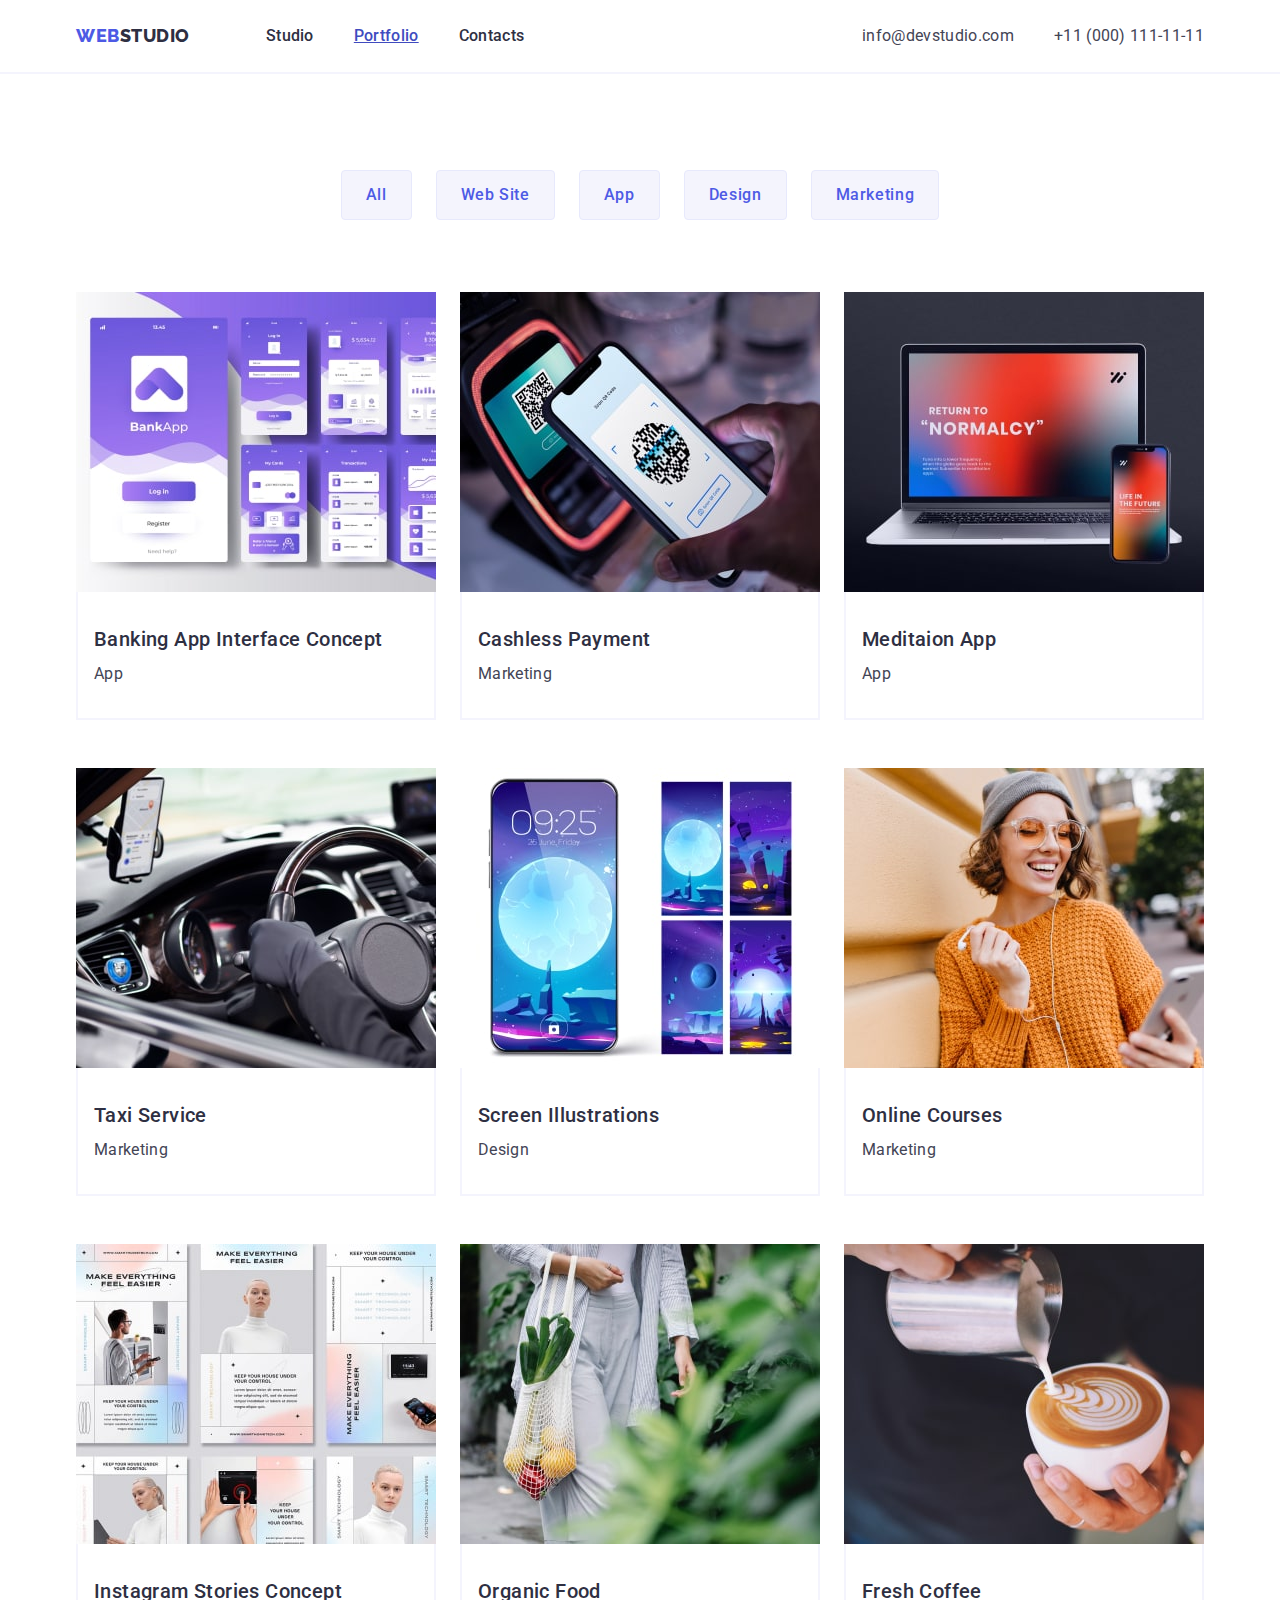
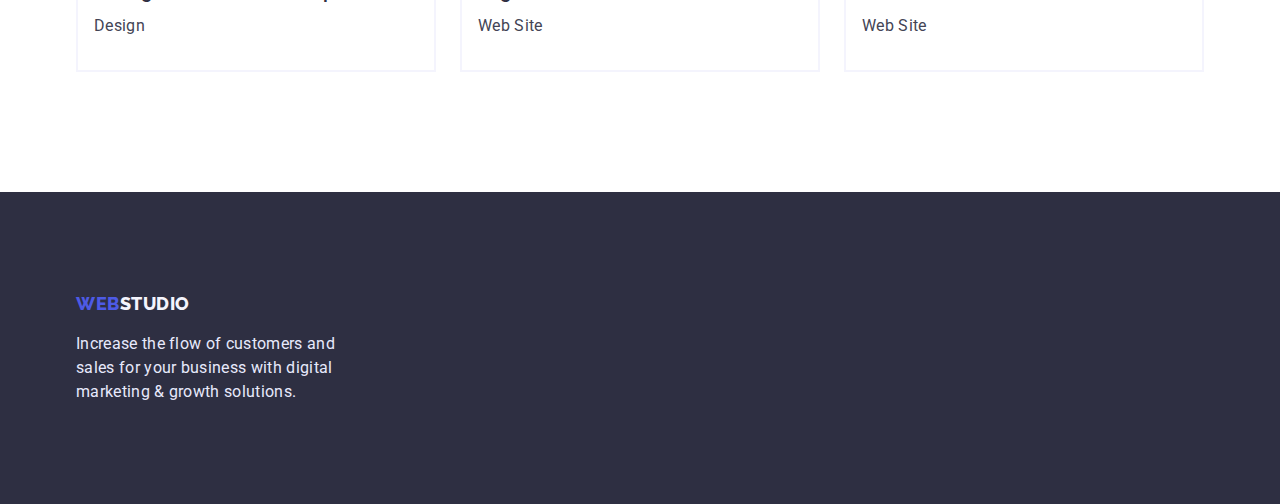
==== portfolio.html @ 5ae8de1c "blocks-model" ====
<!DOCTYPE html>
<html lang="en">
  <head>
    <meta charset="UTF-8" />
    <meta http-equiv="X-UA-Compatible" content="IE=edge" />
    <meta name="viewport" content="width=device-width, initial-scale=1.0" />

    <link rel="preconnect" href="https://fonts.googleapis.com" />
    <link rel="preconnect" href="https://fonts.gstatic.com" crossorigin />
    <link
      href="https://fonts.googleapis.com/css2?family=Raleway:wght@800&family=Roboto:wght@400;500;700;900&display=swap"
      rel="stylesheet"
    />
    <link rel="stylesheet" href="./css/styles.css" />
    <title>WebStudio</title>
  </head>
  <body>
    <header class="header">
      <div class="header-container container">
        <nav class="header-menu menu">
          <a href="./index.html" class="logo"><span>Web</span>Studio</a>
          <ul class="menu-list">
            <li class="menu-item">
              <a href="./index.html" class="menu-link">Studio</a>
            </li>
            <li class="menu-item">
              <a href="./portfolio.html" class="menu-link current">Portfolio</a>
            </li>
            <li class="menu-item">
              <a href="#" class="menu-link">Contacts</a>
            </li>
          </ul>
        </nav>
        <address>
          <ul class="header-adress-menu menu-adress">
            <li class="menu-adress-item">
              <a class="adress-link" href="mailto:info@devstudio.com"
                >info@devstudio.com</a
              >
            </li>
            <li class="menu-adress-item">
              <a class="adress-link" href="tel:+110001111111"
                >+11 (000) 111-11-11</a
              >
            </li>
          </ul>
        </address>
      </div>
    </header>
    <main>
      <div class="container">
        <section class="portfolio">
          <h2 class="portfolio-title">Portfolio</h2>
          <ul class="portfolio-buttons buttons">
            <li class="buttons-item"><button type="button">All</button></li>
            <li class="buttons-item">
              <button type="button">Web Site</button>
            </li>
            <li class="buttons-item"><button type="button">App</button></li>
            <li class="buttons-item"><button type="button">Design</button></li>
            <li class="buttons-item">
              <button type="button">Marketing</button>
            </li>
          </ul>
          <ul class="portfolio-list list">
            <li class="list-item">
              <a href="#" class="portfolio-link">
                <img src="./images/img1.jpg" width="360" alt="photo" />
                <div class="content">
                  <h3 class="list-title">Banking App Interface Concept</h3>
                  <p class="list-text">App</p>
                </div>
              </a>
            </li>
            <li class="list-item">
              <a href="#" class="portfolio-link">
                <img src="./images/img2.jpg" width="360" alt="photo" />
                <div class="content">
                  <h3 class="list-title">Cashless Payment</h3>
                  <p class="list-text">Marketing</p>
                </div>
              </a>
            </li>
            <li class="list-item">
              <a href="#" class="portfolio-link">
                <img src="./images/img3.jpg" width="360" alt="photo" />
                <div class="content">
                  <h3 class="list-title">Meditaion App</h3>
                  <p class="list-text">App</p>
                </div>
              </a>
            </li>
            <li class="list-item">
              <a href="#" class="portfolio-link">
                <img src="./images/img4.jpg" width="360" alt="photo" />
                <div class="content">
                  <h3 class="list-title">Taxi Service</h3>
                  <p class="list-text">Marketing</p>
                </div>
              </a>
            </li>
            <li class="list-item">
              <a href="#" class="portfolio-link">
                <img src="./images/img5.jpg" width="360" alt="photo" />
                <div class="content">
                  <h3 class="list-title">Screen Illustrations</h3>
                  <p class="list-text">Design</p>
                </div>
              </a>
            </li>
            <li class="list-item">
              <a href="#" class="portfolio-link">
                <img src="./images/img6.jpg" width="360" alt="photo" />
                <div class="content">
                  <h3 class="list-title">Online Courses</h3>
                  <p class="list-text">Marketing</p>
                </div>
              </a>
            </li>
            <li class="list-item">
              <a href="#" class="prtfolio-link">
                <img src="./images/img7.jpg" width="360" alt="photo" />
                <div class="content">
                  <h3 class="list-title">Instagram Stories Concept</h3>
                  <p class="list-text">Design</p>
                </div>
              </a>
            </li>
            <li class="list-item">
              <a href="#" class="portfolio-link">
                <img src="./images/img8.jpg" width="360" alt="photo" />
                <div class="content">
                  <h3 class="list-title">Organic Food</h3>
                  <p class="list-text">Web Site</p>
                </div>
              </a>
            </li>
            <li class="list-item">
              <a href="#" class="portfolio-link">
                <img src="./images/img9.jpg" width="360" alt="photo" />
                <div class="content">
                  <h3 class="list-title">Fresh Coffee</h3>
                  <p class="list-text">Web Site</p>
                </div>
              </a>
            </li>
          </ul>
        </section>
      </div>
    </main>
    <footer class="footer">
      <div class="footer-container container">
        <div class="footer-content">
          <a href="./index.html" class="logo"><span>Web</span>Studio</a>
          <p class="footer-text">
            Increase the flow of customers and sales for your business with
            digital marketing & growth solutions.
          </p>
        </div>
      </div>
    </footer>
  </body>
</html>
---- css/styles.css ----
* {
  padding: 0;
  margin: 0;
  box-sizing: border-box;
}
ul {
  list-style: none;
}
a {
  text-decoration: none;
}
img {
  display: block;
}
:root {
  --title-color: #2e2f42;
  --text-color: #434455;
  --activ-focus-color: #404bbf;
  --button-normal-color: #4d5ae5;
  --background-light-color: #f4f4fd;
}

body {
  font-family: 'Roboto', sans-serif;
  color: var(--text-color);
}
.container {
  max-width: 1158px;
  padding-left: 15px;
  padding-right: 15px;
  margin-left: auto;
  margin-right: auto;
}
.header {
  border-bottom: 2px solid var(--background-light-color);
}
.header-container {
  display: flex;
  align-items: center;
  justify-content: space-between;
}
.menu,
.menu-list,
.menu-adress {
  display: flex;
}
/* --------nav-menu--------- */
.logo {
  display: flex;
  align-items: center;
  font-family: 'Raleway', sans-serif;
  font-weight: 800;
  font-size: 18px;
  line-height: 1.33; /* 24/18 */
  letter-spacing: 0.03em;
  text-transform: uppercase;
  color: var(--title-color);
  margin-right: 76px;
}
.logo span {
  color: var(--button-normal-color);
}
.menu-item + .menu-item {
  margin-left: 40px;
}
.menu-adress-item + .menu-adress-item {
  margin-left: 40px;
}
.menu-link {
  display: block;
  color: var(--title-color);
  font-weight: 500;
  font-size: 16px;
  line-height: 1.5; /* 24/16 */
  letter-spacing: 0.02em;
  padding-top: 24px;
  padding-bottom: 24px;
}
.menu-link.current {
  text-decoration: underline;
  color: var(--activ-focus-color);
}
.adress-link {
  display: block;
  font-weight: 400;
  font-style: normal;
  font-size: 16px;
  line-height: 1.5; /* 24/16 */
  letter-spacing: 0.02em;
  color: var(--text-color);
}
.menu-link:hover,
.menu-link:focus,
.adress-link:hover {
  color: var(--activ-focus-color);
}
/* ------------------section Hero----------------- */
.hero {
  background-color: var(--title-color);
  text-align: center;
  padding-top: 188px;
  padding-bottom: 188px;
}
.hero-title {
  width: 496px;
  font-weight: 700;
  font-size: 56px;
  line-height: 1.07; /* 60/56 */
  letter-spacing: 0.02em;
  color: #fff;
  margin-left: auto;
  margin-right: auto;
  margin-bottom: 48px;
}
.hero-btn {
  background-color: var(--button-normal-color);
  color: #fff;
  padding: 16px 32px;
  box-shadow: 0px 4px 4px rgba(0, 0, 0, 0.15);
  border-radius: 4px;
  border: none;
  font-family: 'Roboto', sans-serif;
  font-style: normal;
  font-weight: 500;
  font-size: 16px;
  line-height: 1.5; /* 24/16 */
  letter-spacing: 0.04em;
  cursor: pointer;
}
.hero button:hover,
.hero button:focus {
  background-color: var(--activ-focus-color);
}
.section {
  padding-top: 120px;
}
.what-are,
.team {
  padding-bottom: 120px;
}
.properties-title {
  display: none;
}
.list {
  display: flex;
  flex-wrap: wrap;
  justify-content: space-between;
}

.properties-list > .list-item {
  flex-basis: calc(100% / 4 - 24px);
}
.properties-list > .list-title {
  margin-bottom: 8px;
}
/* --------------------------porfolio------------------ */
.portfolio {
  margin-bottom: 120px;
}
.portfolio-title {
  display: none;
}
.portfolio-buttons {
  display: flex;
  justify-content: center;
  margin-top: 96px;
  margin-bottom: 72px;
}
.buttons-item + .buttons-item {
  margin-left: 24px;
}

.portfolio-list {
  justify-content: space-between;
  margin-top: -48px;
}
.portfolio-list > .list-item {
  flex-basis: calc(100% / 3 - 24px);
  margin-top: 48px;
}
.buttons-item button {
  background-color: var(--background-light-color);
  border: 1px solid #e7e9fc;
  border-radius: 4px;
  padding: 12px 24px;
  font-family: 'Roboto', sans-serif;
  font-style: normal;
  font-weight: 500;
  font-size: 16px;
  line-height: 1.5; /* 24/16 */
  letter-spacing: 0.04em;
  color: #4d5ae5;
  cursor: pointer;
}
.buttons-item button:hover,
.buttons-item button:focus {
  background-color: var(--activ-focus-color);
  color: #fff;
}
.content {
  padding: 32px 16px;
  border-bottom: 2px solid var(--background-light-color);
  border-left: 2px solid var(--background-light-color);
  border-right: 2px solid var(--background-light-color);
}
.content .list-title {
  margin-bottom: 8px;
}
.section-title {
  font-weight: 700;
  font-size: 36px;
  line-height: 1.11; /* 40/36 */
  text-align: center;
  letter-spacing: 0.02em;
  text-transform: capitalize;
  color: var(--title-color);
  margin-bottom: 72px;
}
.list-title {
  font-weight: 500;
  font-size: 20px;
  line-height: 1.5; /* 24/16 */
  letter-spacing: 0.02em;
  color: var(--title-color);
}
.list-text {
  font-size: 16px;
  line-height: 1.5; /* 24/16 */
  letter-spacing: 0.02em;
  color: var(--text-color);
}
.team {
  background-color: var(--background-light-color);
}
.team-list > .list-title {
  margin-bottom: 8px;
}
.team-list .list-item {
  background-color: #fff;
  box-shadow: 0px 1px 6px rgba(46, 47, 66, 0.08),
    0px 1px 1px rgba(46, 47, 66, 0.16), 0px 2px 1px rgba(46, 47, 66, 0.08);
  border-radius: 0px 0px 4px 4px;
}
.team-info {
  padding: 32px 60px;
  text-align: center;
}
/* ----------------------footer--------------- */
.footer {
  background-color: var(--title-color);
}
.footer-container {
  display: flex;
}
.footer-content {
  flex-basis: 25%;
  padding-top: 100px;
  padding-bottom: 100px;
}
.footer .logo {
  color: var(--background-light-color);
  margin-bottom: 16px;
}
.footer-text {
  font-size: 16px;
  line-height: 1.5; /* 24/16 */
  letter-spacing: 0.02em;
  color: #e7e9fc;
}
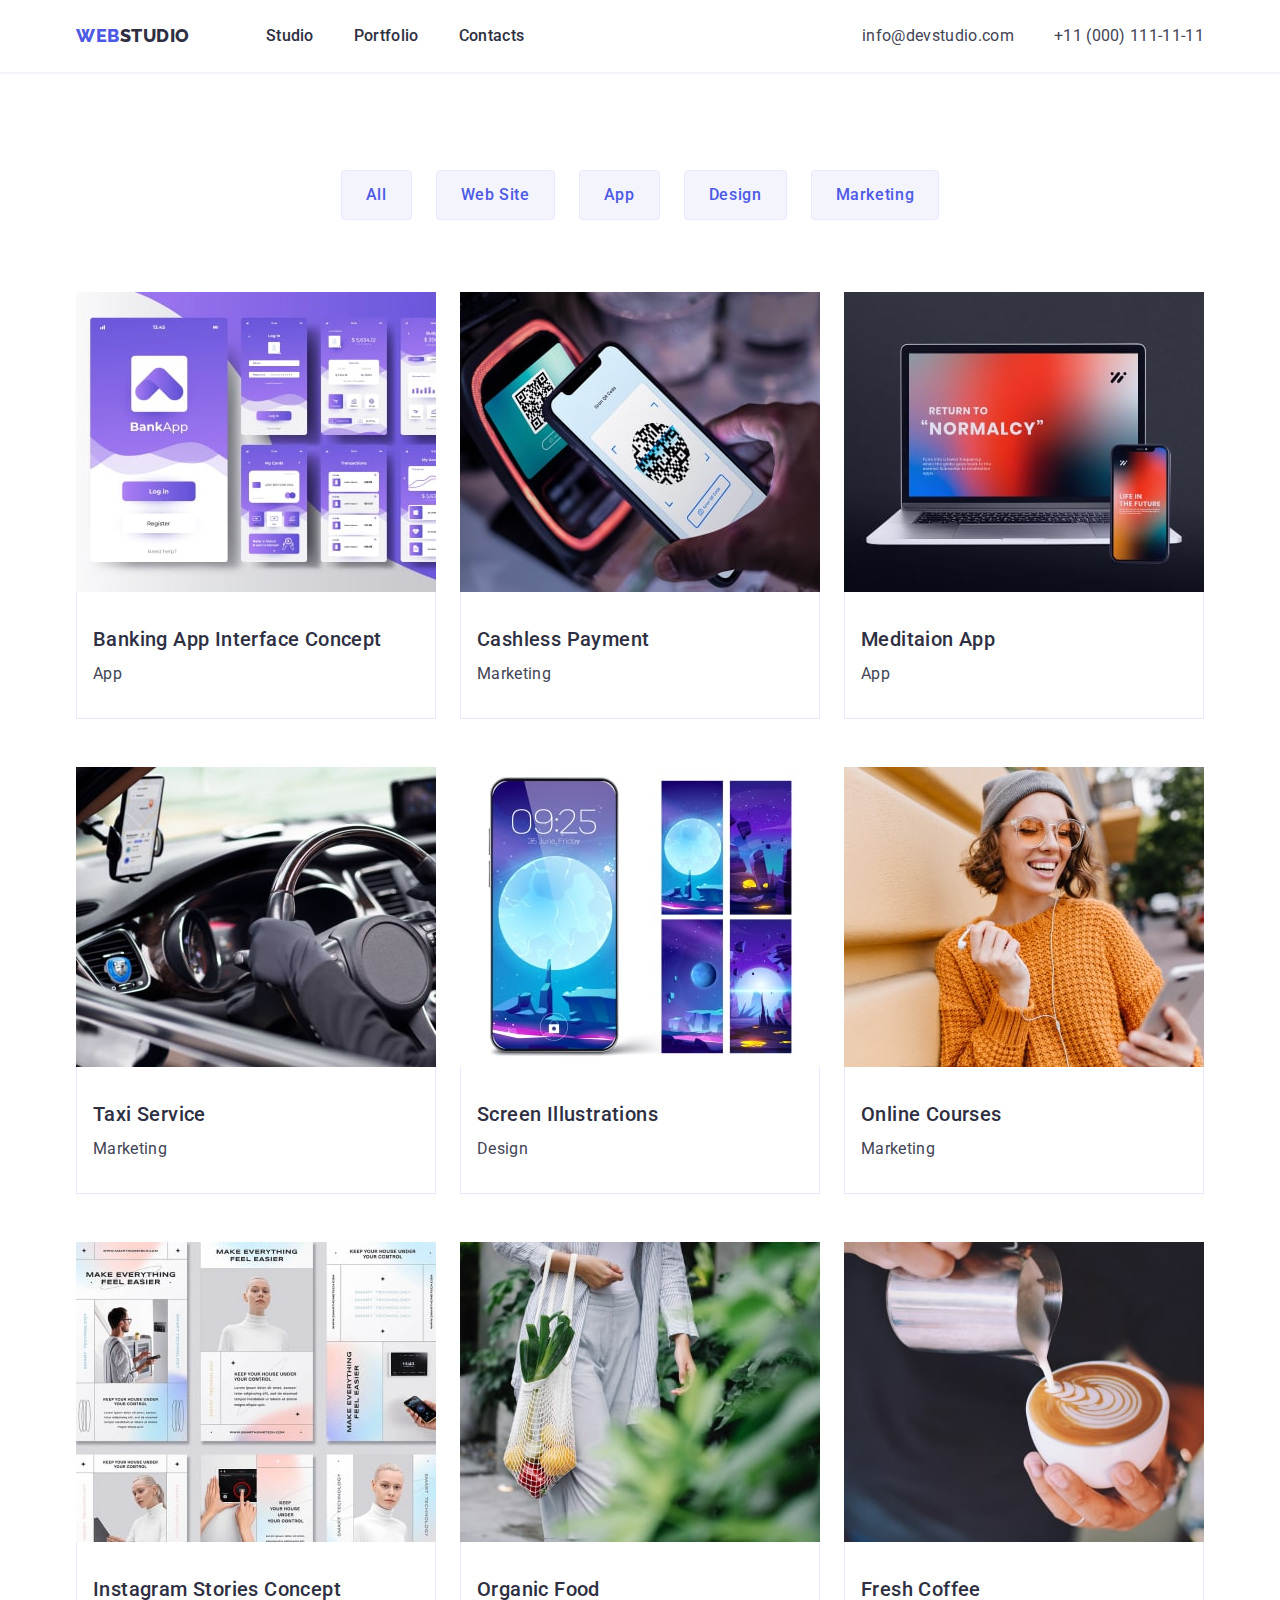
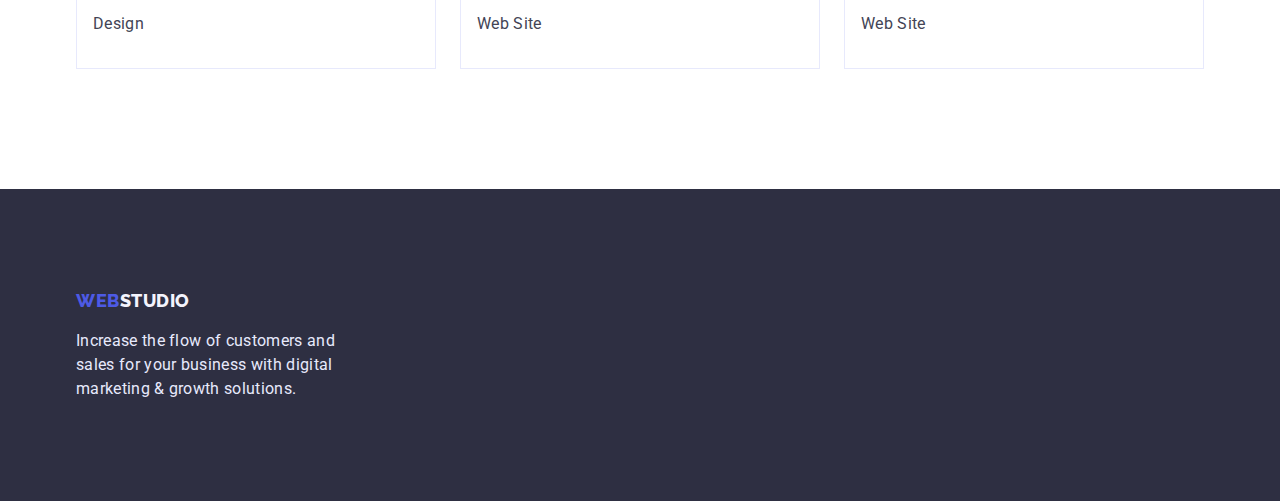
==== commit 1a08754d: "amending work" ====
--- a/portfolio.html
+++ b/portfolio.html
@@ -24,7 +24,7 @@
               <a href="./index.html" class="menu-link">Studio</a>
             </li>
             <li class="menu-item">
-              <a href="./portfolio.html" class="menu-link current">Portfolio</a>
+              <a href="./portfolio.html" class="menu-link">Portfolio</a>
             </li>
             <li class="menu-item">
               <a href="#" class="menu-link">Contacts</a>
@@ -48,8 +48,8 @@
       </div>
     </header>
     <main>
-      <div class="container">
-        <section class="portfolio">
+      <section class="portfolio">
+        <div class="container">
           <h2 class="portfolio-title">Portfolio</h2>
           <ul class="portfolio-buttons buttons">
             <li class="buttons-item"><button type="button">All</button></li>
@@ -145,8 +145,8 @@
               </a>
             </li>
           </ul>
-        </section>
-      </div>
+        </div>
+      </section>
     </main>
     <footer class="footer">
       <div class="footer-container container">
--- a/css/styles.css
+++ b/css/styles.css
@@ -1,6 +1,6 @@
 * {
+  margin: 0;
   padding: 0;
-  margin: 0;
   box-sizing: border-box;
 }
 ul {
@@ -18,6 +18,7 @@
   --activ-focus-color: #404bbf;
   --button-normal-color: #4d5ae5;
   --background-light-color: #f4f4fd;
+  --accent-color-back: #e7e9fc;
 }
 
 body {
@@ -76,10 +77,7 @@
   padding-top: 24px;
   padding-bottom: 24px;
 }
-.menu-link.current {
-  text-decoration: underline;
-  color: var(--activ-focus-color);
-}
+
 .adress-link {
   display: block;
   font-weight: 400;
@@ -138,24 +136,32 @@
 .team {
   padding-bottom: 120px;
 }
+.properties-list,
+.what-are-list,
+.team-list {
+  display: flex;
+  flex-wrap: wrap;
+  gap: 24px;
+}
 .properties-title {
   display: none;
 }
-.list {
+/* .list {
   display: flex;
   flex-wrap: wrap;
   justify-content: space-between;
-}
+} */
 
 .properties-list > .list-item {
-  flex-basis: calc(100% / 4 - 24px);
-}
-.properties-list > .list-title {
+  flex-basis: calc((100% - 3 * 24px) / 4);
+}
+.properties-list .list-title {
   margin-bottom: 8px;
 }
 /* --------------------------porfolio------------------ */
 .portfolio {
-  margin-bottom: 120px;
+  padding-top: 96px;
+  padding-bottom: 120px;
 }
 .portfolio-title {
   display: none;
@@ -163,7 +169,6 @@
 .portfolio-buttons {
   display: flex;
   justify-content: center;
-  margin-top: 96px;
   margin-bottom: 72px;
 }
 .buttons-item + .buttons-item {
@@ -171,13 +176,11 @@
 }
 
 .portfolio-list {
-  justify-content: space-between;
-  margin-top: -48px;
-}
-.portfolio-list > .list-item {
-  flex-basis: calc(100% / 3 - 24px);
-  margin-top: 48px;
-}
+  display: flex;
+  flex-wrap: wrap;
+  gap: 48px 24px;
+}
+
 .buttons-item button {
   background-color: var(--background-light-color);
   border: 1px solid #e7e9fc;
@@ -196,12 +199,13 @@
 .buttons-item button:focus {
   background-color: var(--activ-focus-color);
   color: #fff;
+  border-color: transparent;
 }
 .content {
   padding: 32px 16px;
-  border-bottom: 2px solid var(--background-light-color);
-  border-left: 2px solid var(--background-light-color);
-  border-right: 2px solid var(--background-light-color);
+  border-bottom: 1px solid var(--accent-color-back);
+  border-left: 1px solid var(--accent-color-back);
+  border-right: 1px solid var(--accent-color-back);
 }
 .content .list-title {
   margin-bottom: 8px;
@@ -232,7 +236,7 @@
 .team {
   background-color: var(--background-light-color);
 }
-.team-list > .list-title {
+.team-list .list-title {
   margin-bottom: 8px;
 }
 .team-list .list-item {
@@ -242,20 +246,19 @@
   border-radius: 0px 0px 4px 4px;
 }
 .team-info {
-  padding: 32px 60px;
+  padding: 32px 15px;
   text-align: center;
 }
 /* ----------------------footer--------------- */
 .footer {
   background-color: var(--title-color);
+  padding: 100px 0;
 }
 .footer-container {
   display: flex;
 }
 .footer-content {
-  flex-basis: 25%;
-  padding-top: 100px;
-  padding-bottom: 100px;
+  width: 264px;
 }
 .footer .logo {
   color: var(--background-light-color);
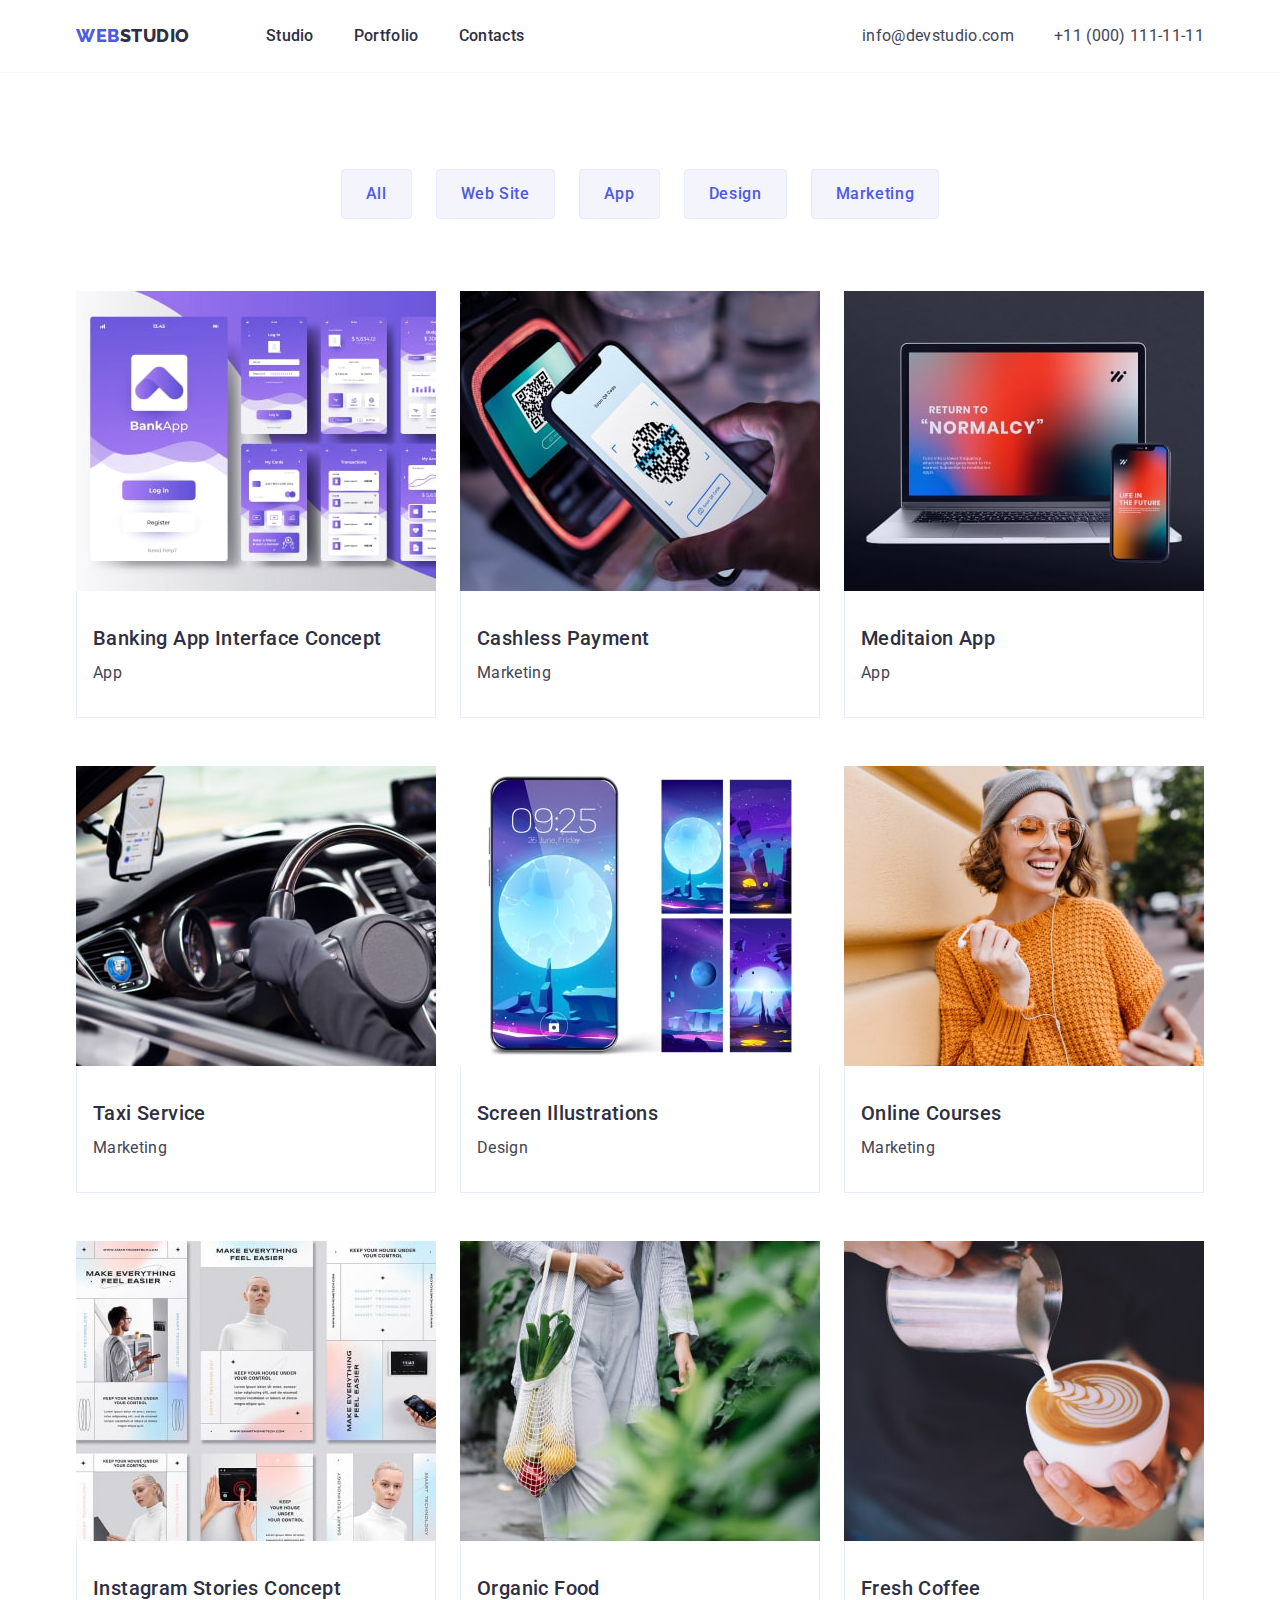
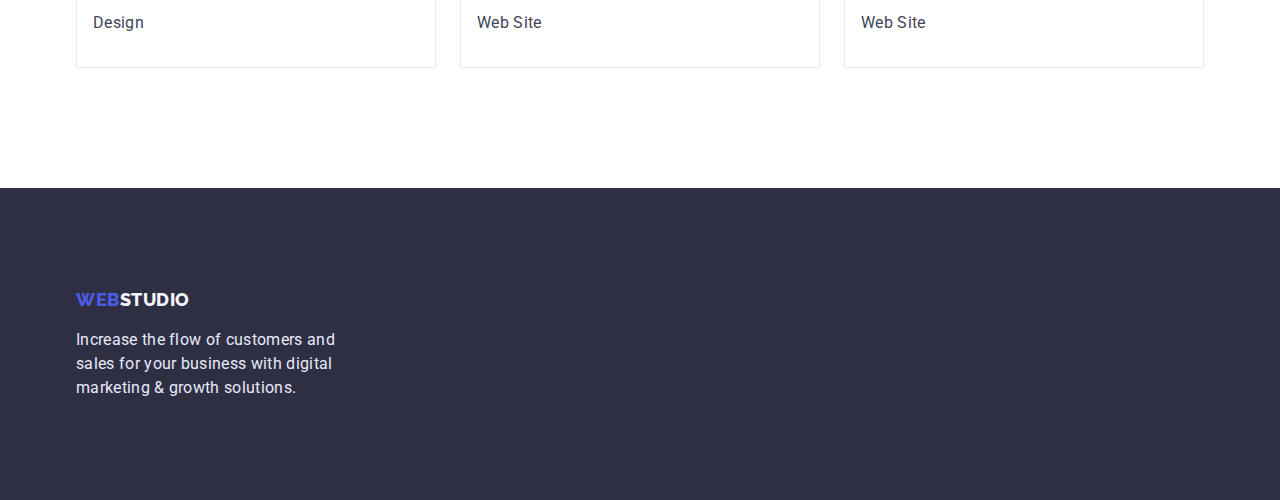
==== commit 4cb7f24c: "remark" ====
--- a/portfolio.html
+++ b/portfolio.html
@@ -11,6 +11,11 @@
       href="https://fonts.googleapis.com/css2?family=Raleway:wght@800&family=Roboto:wght@400;500;700;900&display=swap"
       rel="stylesheet"
     />
+    <link
+      rel="stylesheet"
+      href="https://cdnjs.cloudflare.com/ajax/libs/modern-normalize/1.1.0/modern-normalize.min.css"
+    />
+
     <link rel="stylesheet" href="./css/styles.css" />
     <title>WebStudio</title>
   </head>
--- a/css/styles.css
+++ b/css/styles.css
@@ -1,7 +1,6 @@
 * {
   margin: 0;
   padding: 0;
-  box-sizing: border-box;
 }
 ul {
   list-style: none;
@@ -33,7 +32,7 @@
   margin-right: auto;
 }
 .header {
-  border-bottom: 2px solid var(--background-light-color);
+  border-bottom: 1px solid var(--background-light-color);
 }
 .header-container {
   display: flex;
@@ -261,8 +260,10 @@
   width: 264px;
 }
 .footer .logo {
+  display: inline-block;
   color: var(--background-light-color);
   margin-bottom: 16px;
+  margin-right: 0px;
 }
 .footer-text {
   font-size: 16px;
